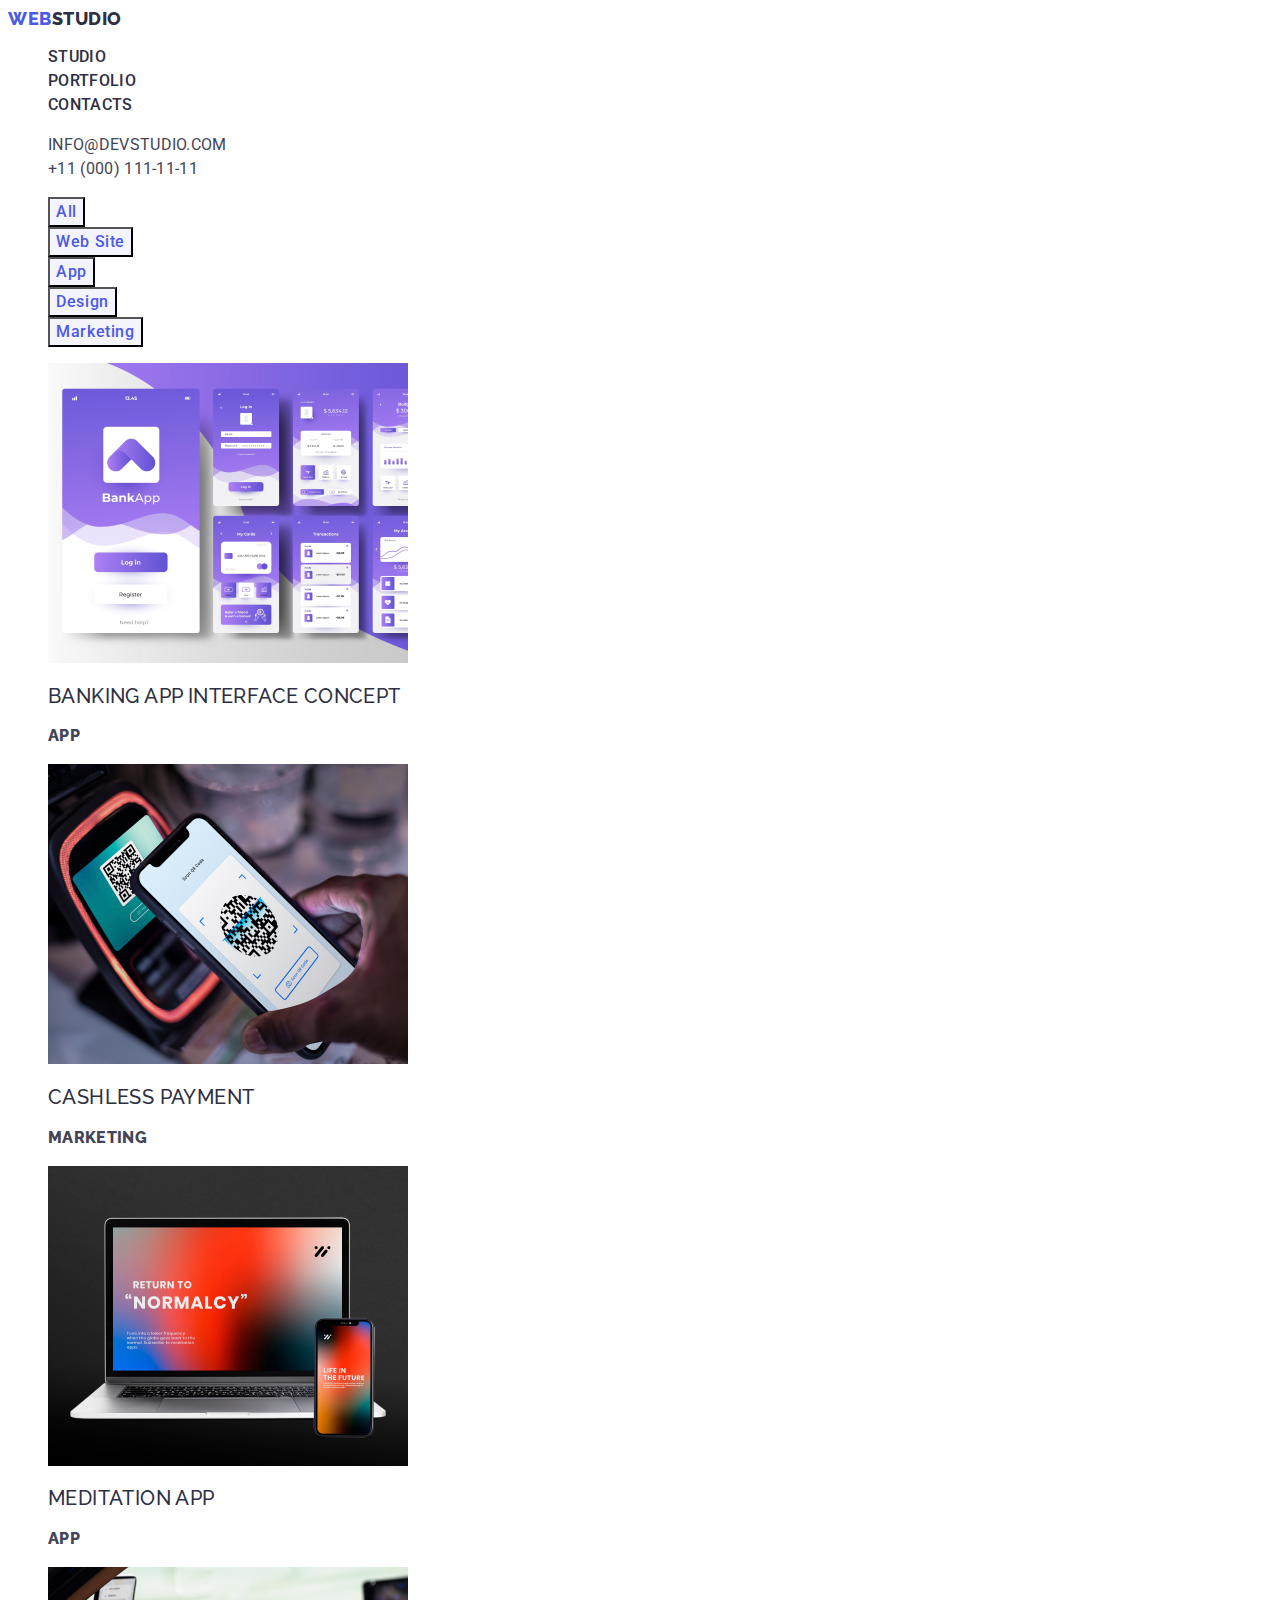
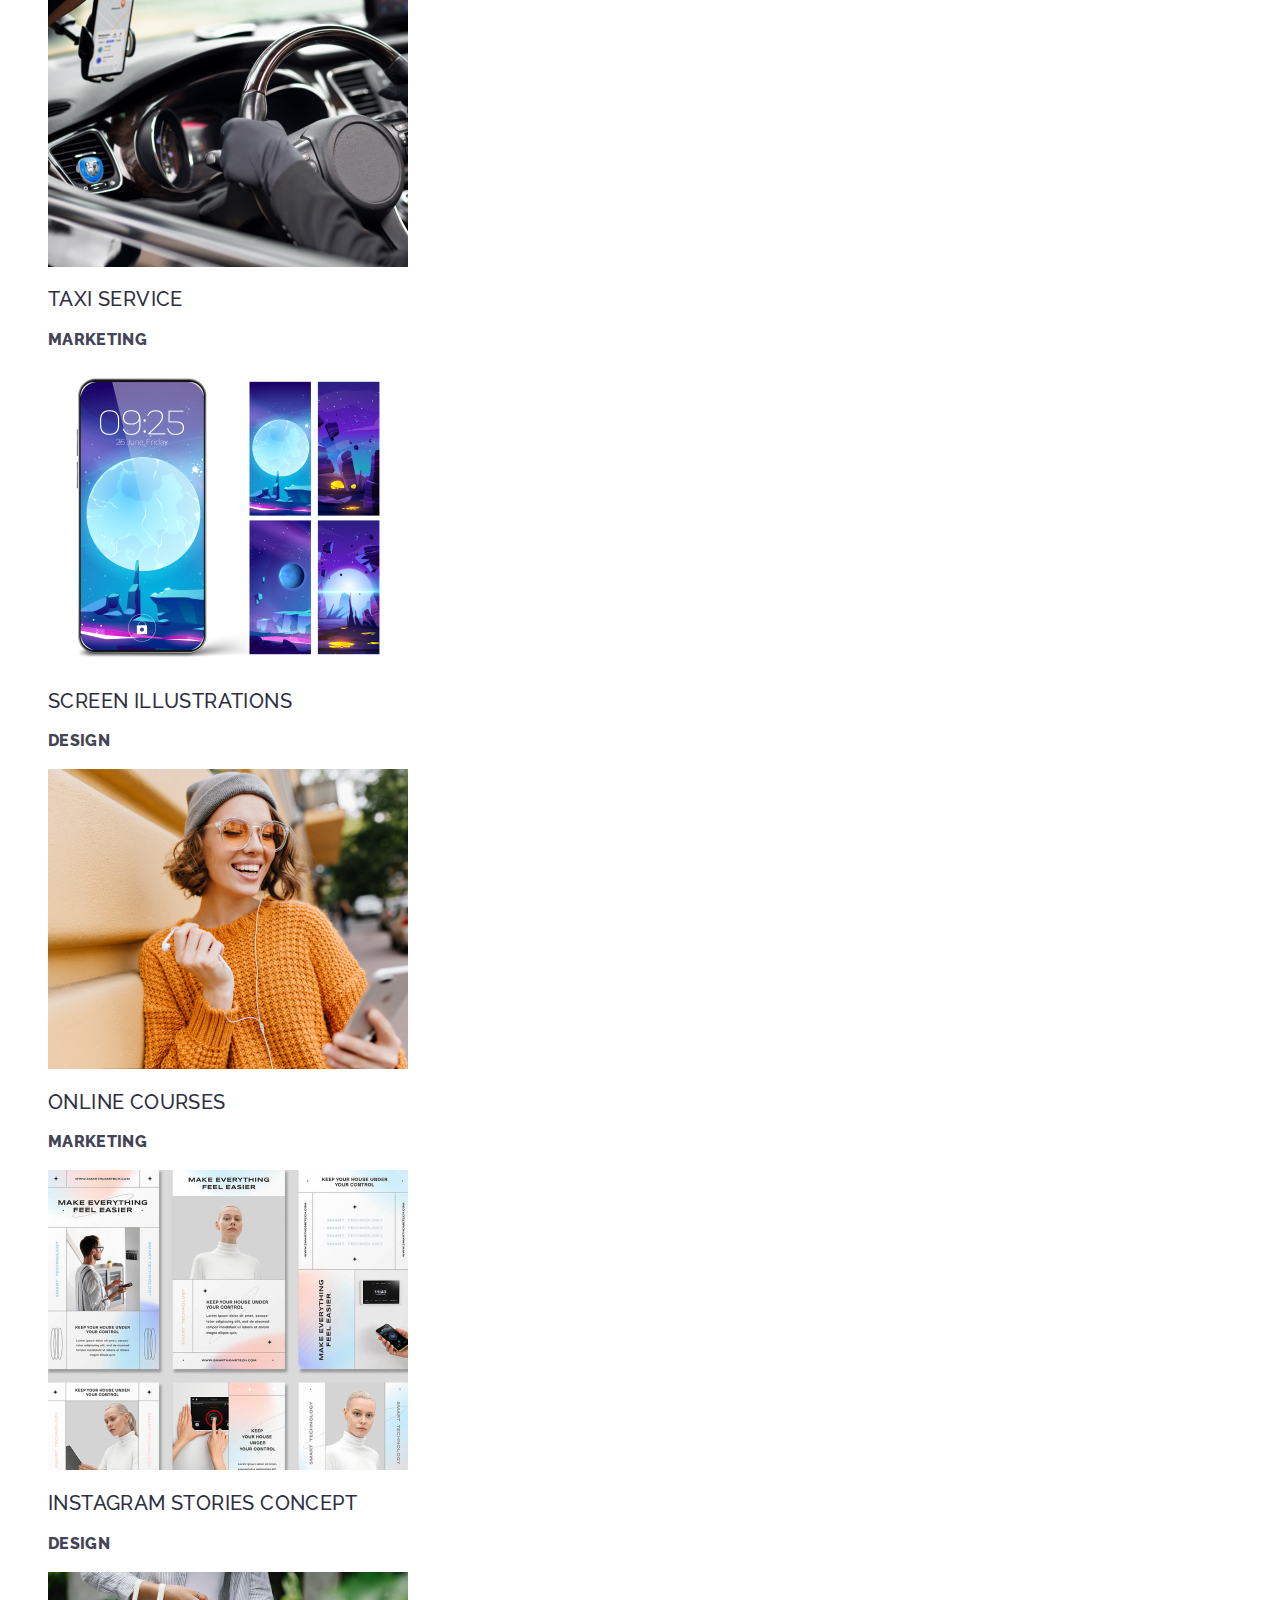
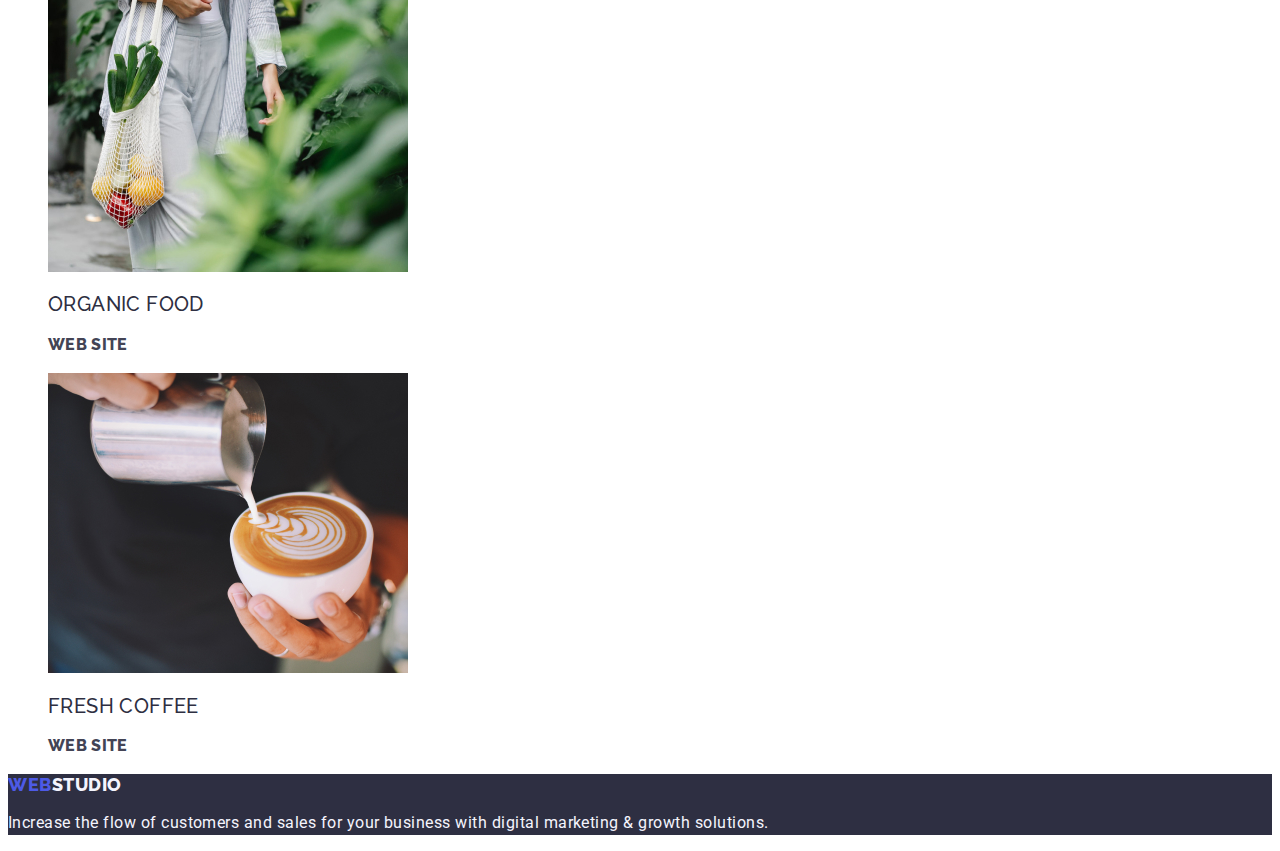
==== portfolio.html @ cb92851b "Initial commit" ====
<!DOCTYPE html>
<html lang="en">

<head>
    <meta charset="UTF-8">
    <meta http-equiv="X-UA-Compatible" content="IE=edge">
    <meta name="viewport" content="width=device-width, initial-scale=1.0">
    <title>Portfolio</title>

    <link rel="preconnect" href="https://fonts.googleapis.com">
    <link rel="preconnect" href="https://fonts.gstatic.com" crossorigin>
    <link href="https://fonts.googleapis.com/css2?family=Raleway:wght@800&family=Roboto:wght@400;500;700&display=swap"
        rel="stylesheet">

    <link rel="stylesheet" href="./css/styles.css">
</head>

<body>

    <!-- Header -->

    <header>

        <nav class="list">

            <a class="link" href="./index.html">Web<span class="studio">Studio</span></a>

            <ul class="list">
                <li><a class="hov-foc link" href="./index.html">Studio</a></li>
                <li><a class="hov-foc link" href="./portfolio.html">Portfolio</a></li>
                <li><a class="hov-foc link" href="">Contacts</a></li>
            </ul>
        </nav>                                                                              

        <!-- Address -->

        <address class="list">

            <ul class="list">
                <li><a class="address link" href="mailto:info@devstudio.com">info@devstudio.com</a></li>
                <li><a class="address link" href="tel:+110001111111">+11 (000) 111-11-11</a></li>
            </ul>

        </address>
    </header>

    <main>

        <section>

            <h1 hidden>Portfolio</h1>

            <!-- Bytton -->

            <ul class="list">
                <li><button class="button-p" type="button">All</button> </li>
                <li><button class="button-p" type="button">Web Site</button></li>
                <li><button class="button-p" type="button">App</button></li>
                <li><button class="button-p" type="button">Design</button></li>
                <li><button class="button-p" type="button">Marketing</button></li>
            </ul>

            <ul class="list">
                <li>
                    <a class="link" href="">
                        <img src="./images/example.jpg" alt="example" width="360">
                        <h2 class="names">Banking App Interface Concept</h2>
                        <p class="specialtys">App</p>
                    </a>

                </li>
                <li>
                    <a class="link" href="">
                        <img src="./images/aplpey.jpg" alt="Payment" width="360">
                        <h2 class="names">Cashless Payment</h2>
                        <p class="specialtys">Marketing</p>
                    </a>

                </li>
                <li>
                    <a class="link" href="">
                        <img src="./images/phon-pk.jpg" alt="Meditation" width="360">
                        <h2 class="names">Meditation App</h2>
                        <p class="specialtys">App</p>
                    </a>

                </li>
                <li>
                    <a class="link" href="">
                        <img src="./images/steering.jpg" alt="Taxi-Service" width="360">
                        <h2 class="names">Taxi Service</h2>
                        <p class="specialtys">Marketing</p>
                    </a>

                </li>
                <li>
                    <a class="link" href="">
                        <img src="./images/advertisement2.jpg" alt="illustrations" width="360">
                        <h2 class="names">Screen Illustrations</h2>
                        <p class="specialtys">Design</p>
                    </a>

                </li>
                <li>
                    <a class="link" href="">
                        <img src="./images/women1.jpg" alt="online-courses" width="360">
                        <h2 class="names">Online Courses</h2>
                        <p class="specialtys">Marketing</p>
                    </a>

                </li>
                <li>
                    <a class="link" href="">
                        <img src="./images/advertisement.jpg" alt="Instagram" width="360">
                        <h2 class="names">Instagram Stories Concept</h2>
                        <p class="specialtys">Design</p>
                    </a>

                </li>
                <li>
                    <a class="link" href="">
                        <img src="./images/organic-food.jpg" alt="organic-food" width="360">
                        <h2 class="names">Organic Food</h2>
                        <p class="specialtys">Web Site</p>
                    </a>

                </li>
                <li>
                    <a class="link" href="">
                        <img src="./images/coffee-crush.jpg" alt="fresh-coffee" width="360">
                        <h2 class="names">Fresh Coffee</h2>
                        <p class="specialtys">Web Site</p>
                    </a>

                </li>
            </ul>
        </section>


    </main>

    <footer class="footer">
        <a class="link" href="./index.html">Web<span class="studio-f">Studio</span></a>
        <p class="text">
            Increase the flow of customers and sales for your business with digital marketing & growth
            solutions.
        </p>
    </footer>

</body>

</html>
---- css/styles.css ----
body {
  font-family: "Roboto", sans-serif;
  color: #434455;
}

/* Header Web Studio */


.studio {
  color: #2e2f42;
  font-size: 18px;
  line-height: 1.17;
  font-weight: 800;
  font-family: "Raleway", sans-serif;
  text-transform: uppercase;
  letter-spacing: 0.03em;
}

.link {
  color: #4D5AE5;
  font-size: 18px;
  line-height: 1.17;
  font-weight: 800;
  text-transform: uppercase;
  font-family: "Raleway",
    sans-serif;
  text-decoration: none;
  letter-spacing: 0.03em;

}

.list {
  list-style: none;
  font-style: normal;
  text-decoration: none;
}


.hov-foc{
  color: #2e2f42;
  font-size: 16px;
  line-height: 1.5;
  font-weight: 500;
  text-transform: uppercase;
  font-family: "Roboto",
    sans-serif;
  letter-spacing: 0.02em;

}

.hov-foc:hover,
.hov-foc:focus {
  color: #404BBF;
}

.address{
  color: #434455;
  font-size: 16px;
  font-weight: 400;
  line-height: 1.5;
  letter-spacing: 0.02em;
  font-style: normal;
  font-family: "Roboto",
    sans-serif;
  text-transform: uppercase;

}

.address:hover,
.address:focus {
  color: #404BBF;
}

/* Main */

.items {
  background-color: #2E2F42;
}

.lists{
  font-size: 20px;
  font-weight: 500;
  letter-spacing: 0.02em;
  line-height: 1.2;
  color: #2e2f42;
}

.button {
  color: #FFFFFF;
  background-color: #4D5AE5;
  font-size: 16px;
  line-height: 1.5;
  letter-spacing: 0.04em;
  font-weight: 500;
  cursor: pointer;
  font-family: "Roboto",
    sans-serif;
}

.button:hover,
.button:focus {
  color: #404BBF;
}

.list-button {
  list-style: none;
}

.button-p {
  font-family: "Roboto",
    sans-serif;
  font-weight: 500;
  font-size: 16px;
  line-height: 1.5;
  letter-spacing: 0.04em;
  color: #4d5ae5;
  cursor: pointer;
  background-color: #F4F4FD;
}

.button-p:hover,
.button-p:focus {
  background-color: #404BBF;
  color: #FFFFFF;
   
}



.item {
  font-size: 56px;
  color: #FFFFFF;
  font-weight: 700;
  line-height: 1.07;
  text-align: center;
  letter-spacing: 0.02em;
}

/* features */

.features {
  line-height: 1.5;
  letter-spacing: 0.02em;
}

.head {
  list-style: none;
}



.lead {
  color: #434455;
  font-size: 16px;
  line-height: 1.5;
  font-weight: 400;
  letter-spacing: 0.02em;
  
}

.title, .title-team {
  color: #2E2F42;
  font-size: 36px;
  line-height: 1.11;
  letter-spacing: 0.02em;
  text-align: center;
  font-weight: 700;
  text-transform: capitalize;
}

.our-team{
  background-color: #f4f4fd;
}




.name {
  color: #2E2F42;
  font-size: 20px;
  line-height: 1.2;
  font-weight: 500;
  letter-spacing: 0.02em;
  text-align: center;
}

.names {
  color: #2E2F42;
  font-size: 20px;
  line-height: 1.2;
  font-weight: 500;
  letter-spacing: 0.02em;
}

.specialty {
  color: #434455;
  font-size: 16px;
  line-height: 1.5;
  font-weight: 400;
  letter-spacing: 0.02em;
  text-align: center;
}

.specialtys {
  color: #434455;
  font-size: 16px;
  line-height: 1.5;
  letter-spacing: 0.02em;
}

.foons{
  background-color: #FFFFFF;
}

/* footer */

.text {
  color: #F4F4FD;
  font-size: 16px;
  line-height: 1.5;
  font-weight: 400;
  letter-spacing: 0.03em;

}

.footer {
  background-color: #2E2F42;
}

.studio-f {
  color: #f4f4fd;
}

.list-portfolio {
  list-style: none;
}
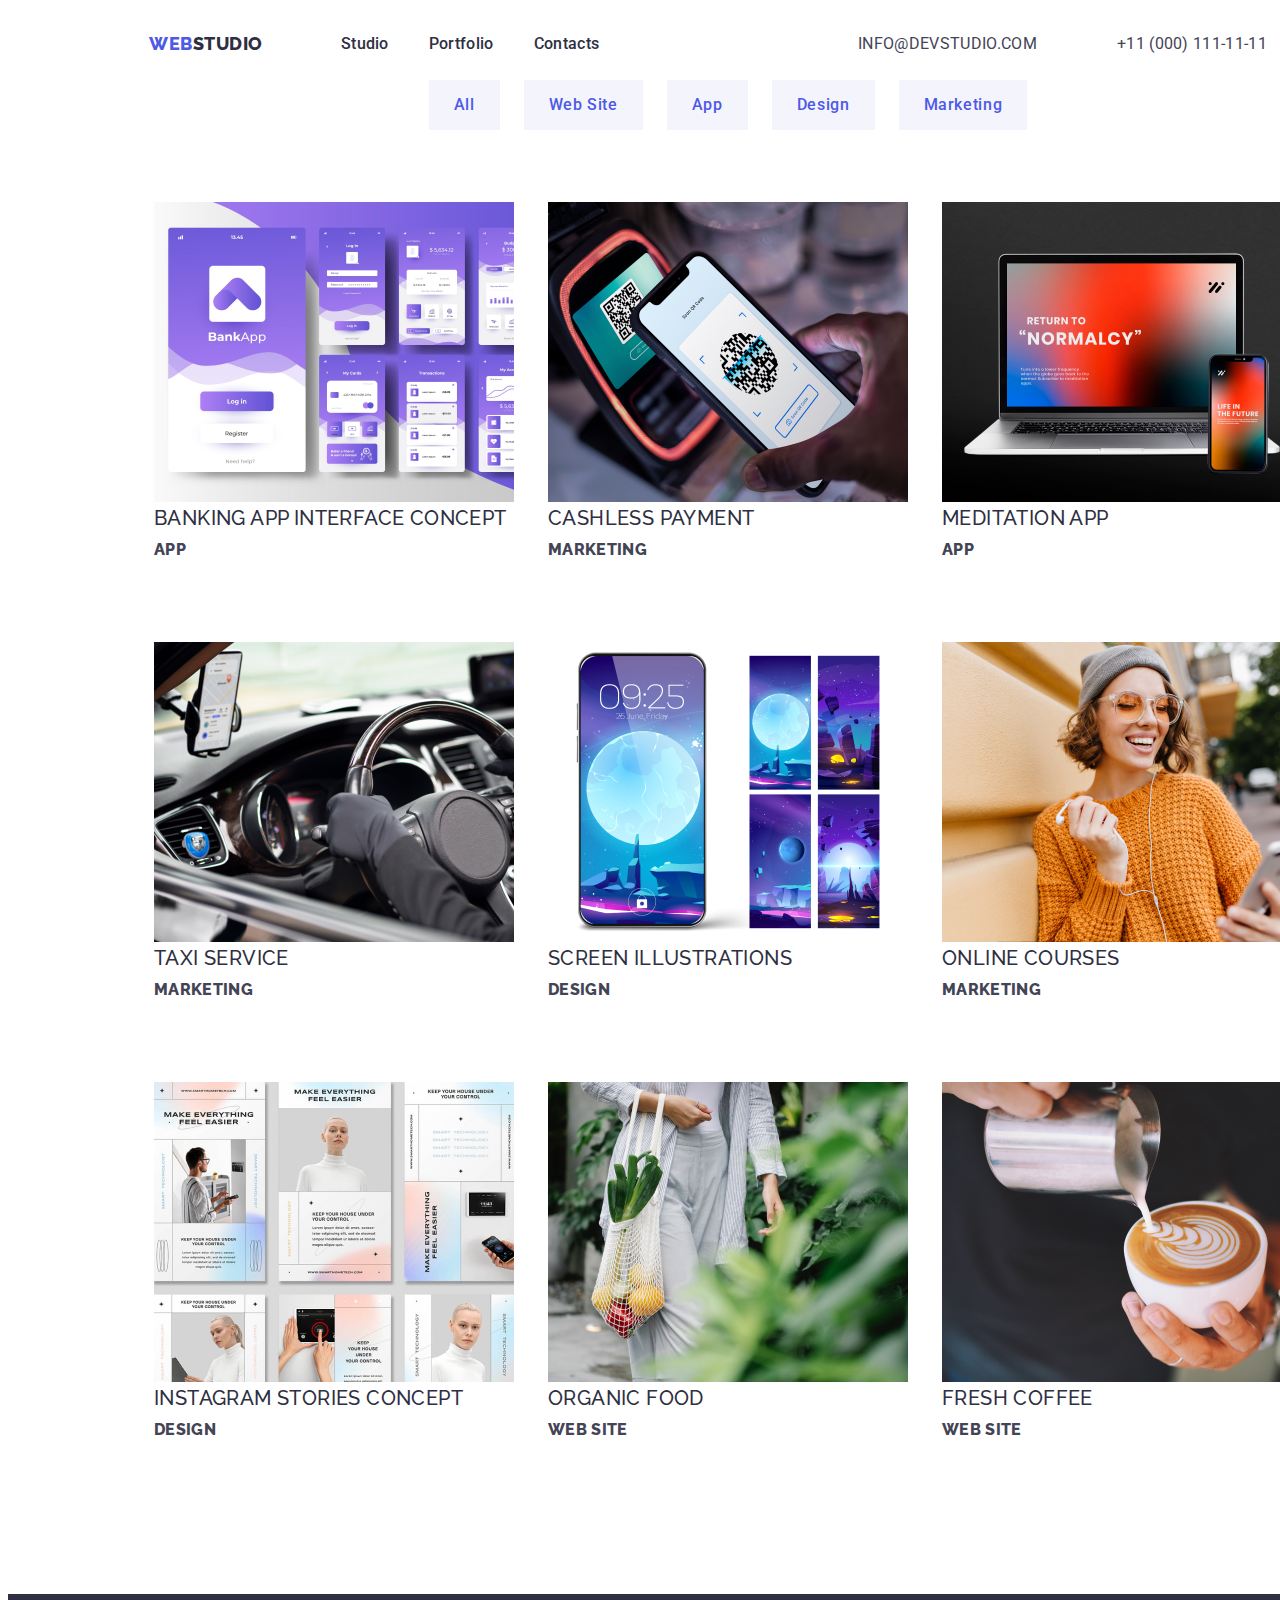
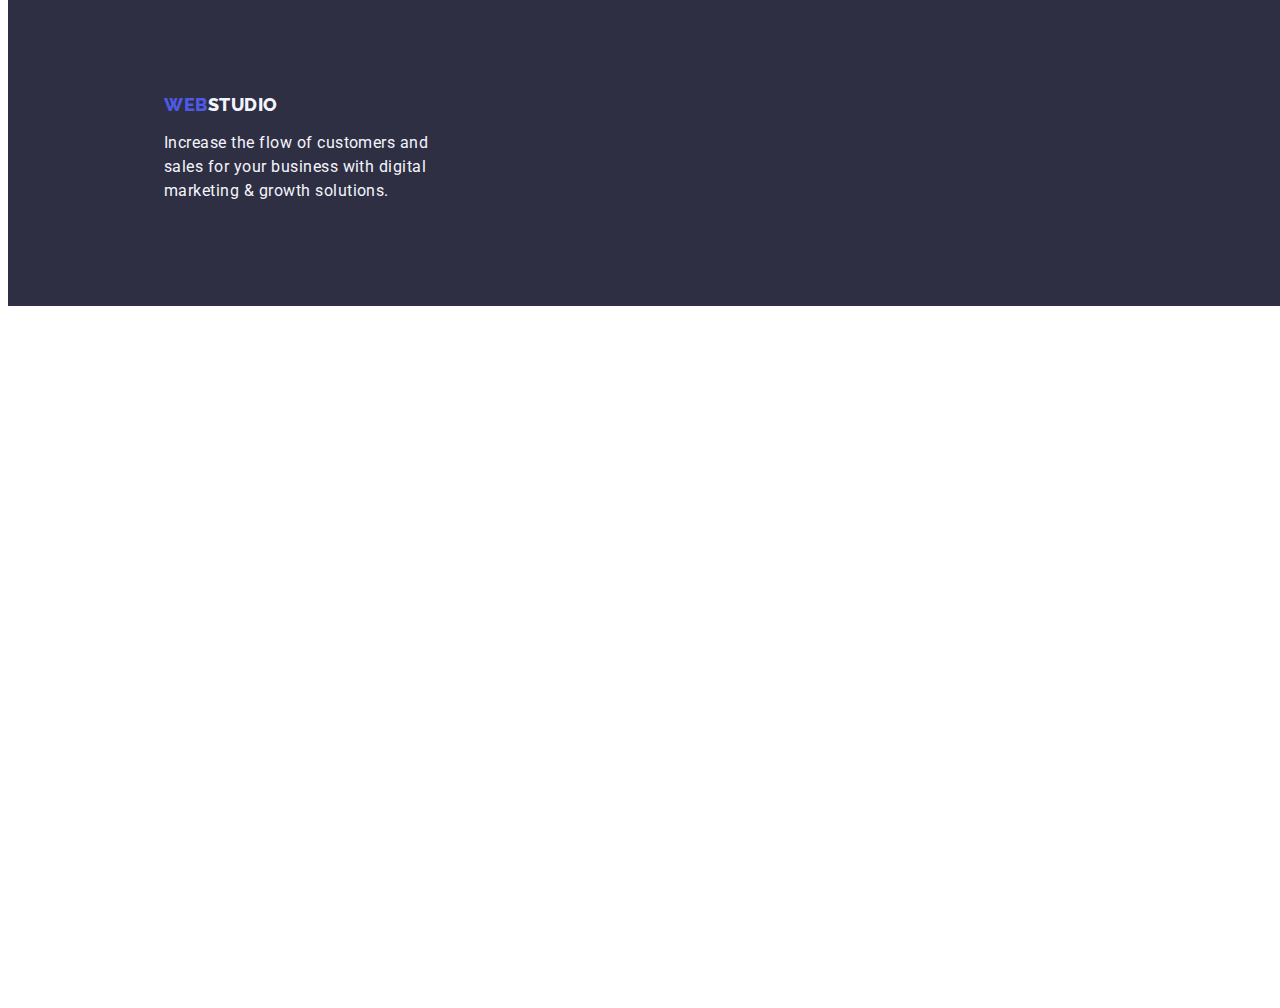
==== commit 7489cbdb: "coge2" ====
--- a/portfolio.html
+++ b/portfolio.html
@@ -18,41 +18,43 @@
 <body>
 
     <!-- Header -->
+    <header class="page-header">
 
-    <header>
+        <div class="contener-header">
+            <nav class="list site-nav">
+                <a class="link" href="./index.html">Web<span class="studio">Studio</span></a>
+                <ul class="site-nav list">
+                    <li class="nav"><a class="hov-foc link" href="./index.html">Studio</a></li>
+                    <li class="nav"><a class="hov-foc link" href="./portfolio.html" target="_blank">Portfolio</a></li>
+                    <li class="nav"><a class="hov-foc link" href="">Contacts</a></li>
+                </ul>
+            </nav>
 
-        <nav class="list">
+            <!-- Address ------------------------------------------------------>
 
-            <a class="link" href="./index.html">Web<span class="studio">Studio</span></a>
+            <address class="list">
 
-            <ul class="list">
-                <li><a class="hov-foc link" href="./index.html">Studio</a></li>
-                <li><a class="hov-foc link" href="./portfolio.html">Portfolio</a></li>
-                <li><a class="hov-foc link" href="">Contacts</a></li>
-            </ul>
-        </nav>                                                                              
+                <ul class="site-nav list">
+                    <li class="nav"><a class="address link" href="mailto:info@devstudio.com">info@devstudio.com</a></li>
+                    <li class="nav"><a class="address link" href="tel:+110001111111">+11 (000) 111-11-11</a></li>
+                </ul>
+            </address>
 
-        <!-- Address -->
+        </div>
 
-        <address class="list">
 
-            <ul class="list">
-                <li><a class="address link" href="mailto:info@devstudio.com">info@devstudio.com</a></li>
-                <li><a class="address link" href="tel:+110001111111">+11 (000) 111-11-11</a></li>
-            </ul>
 
-        </address>
     </header>
 
     <main>
 
-        <section>
+        <section class="boxtwo">
 
             <h1 hidden>Portfolio</h1>
 
             <!-- Bytton -->
 
-            <ul class="list">
+            <ul class="list contener-button">
                 <li><button class="button-p" type="button">All</button> </li>
                 <li><button class="button-p" type="button">Web Site</button></li>
                 <li><button class="button-p" type="button">App</button></li>
@@ -60,8 +62,8 @@
                 <li><button class="button-p" type="button">Marketing</button></li>
             </ul>
 
-            <ul class="list">
-                <li>
+            <ul class="list box-wrap">
+                <li class="box-list">
                     <a class="link" href="">
                         <img src="./images/example.jpg" alt="example" width="360">
                         <h2 class="names">Banking App Interface Concept</h2>
@@ -69,7 +71,7 @@
                     </a>
 
                 </li>
-                <li>
+                <li class="box-list">
                     <a class="link" href="">
                         <img src="./images/aplpey.jpg" alt="Payment" width="360">
                         <h2 class="names">Cashless Payment</h2>
@@ -77,7 +79,7 @@
                     </a>
 
                 </li>
-                <li>
+                <li class="box-list">
                     <a class="link" href="">
                         <img src="./images/phon-pk.jpg" alt="Meditation" width="360">
                         <h2 class="names">Meditation App</h2>
@@ -85,7 +87,7 @@
                     </a>
 
                 </li>
-                <li>
+                <li class="box-list">
                     <a class="link" href="">
                         <img src="./images/steering.jpg" alt="Taxi-Service" width="360">
                         <h2 class="names">Taxi Service</h2>
@@ -93,7 +95,7 @@
                     </a>
 
                 </li>
-                <li>
+                <li class="box-list">
                     <a class="link" href="">
                         <img src="./images/advertisement2.jpg" alt="illustrations" width="360">
                         <h2 class="names">Screen Illustrations</h2>
@@ -101,7 +103,7 @@
                     </a>
 
                 </li>
-                <li>
+                <li class="box-list">
                     <a class="link" href="">
                         <img src="./images/women1.jpg" alt="online-courses" width="360">
                         <h2 class="names">Online Courses</h2>
@@ -109,7 +111,7 @@
                     </a>
 
                 </li>
-                <li>
+                <li class="box-list">
                     <a class="link" href="">
                         <img src="./images/advertisement.jpg" alt="Instagram" width="360">
                         <h2 class="names">Instagram Stories Concept</h2>
@@ -117,7 +119,7 @@
                     </a>
 
                 </li>
-                <li>
+                <li class="box-list">
                     <a class="link" href="">
                         <img src="./images/organic-food.jpg" alt="organic-food" width="360">
                         <h2 class="names">Organic Food</h2>
@@ -125,7 +127,7 @@
                     </a>
 
                 </li>
-                <li>
+                <li class="box-list">
                     <a class="link" href="">
                         <img src="./images/coffee-crush.jpg" alt="fresh-coffee" width="360">
                         <h2 class="names">Fresh Coffee</h2>
@@ -134,17 +136,24 @@
 
                 </li>
             </ul>
+
         </section>
 
 
     </main>
 
     <footer class="footer">
-        <a class="link" href="./index.html">Web<span class="studio-f">Studio</span></a>
-        <p class="text">
-            Increase the flow of customers and sales for your business with digital marketing & growth
-            solutions.
-        </p>
+        <div class="foteer-title">
+            <div class="logo-studio">
+                <a class="link" href="./index.html">Web<span class="studio-f">Studio</span></a>
+            </div>
+    
+            <p class="text">
+                Increase the flow of customers and sales for your business with digital marketing & growth
+                solutions.
+            </p>
+        </div>
+    
     </footer>
 
 </body>
--- a/css/styles.css
+++ b/css/styles.css
@@ -1,9 +1,70 @@
+html {
+  box-sizing: border-box;
+}
+
+* *::before,
+*::after {
+  box-sizing: inherit;
+}
+
 body {
   font-family: "Roboto", sans-serif;
   color: #434455;
-}
-
-/* Header Web Studio */
+  width: 1440px;
+  height: 2592px;
+}
+
+p,
+h1,
+h2,
+h3,
+h4,
+h5,
+h6 {
+  margin: 0;
+}
+
+ul {
+  margin: 0;
+  margin-left: 0;
+}
+
+/* ------------------------Header Web Studio------------------------ */
+.contener-header {
+  display: flex;
+  justify-content: space-between;
+}
+
+.page-header {
+  display: flex;
+  align-items: center;
+
+}
+
+
+.contener-header,
+.contener-out,
+.contener-img,
+.contener-adderess,
+.contener-features,
+.content-title,
+.content-team,
+.foteer-title,
+.contener-button,
+.contener-button,
+.boxtwo {
+  width: 1158px;
+  margin-left: 12px;
+  margin-right: 12px;
+  margin: 0 auto;
+}
+
+.page-header {
+  width: 1440px;
+  height: 72px;
+  left: 0px;
+  top: 0px;
+}
 
 
 .studio {
@@ -14,6 +75,7 @@
   font-family: "Raleway", sans-serif;
   text-transform: uppercase;
   letter-spacing: 0.03em;
+  margin-right: 78px;
 }
 
 .link {
@@ -30,22 +92,40 @@
 }
 
 .list {
+  display: block;
   list-style: none;
   font-style: normal;
   text-decoration: none;
-}
-
-
-.hov-foc{
+  padding: 0;
+  margin: 0;
+}
+
+.hov-foc {
+  display: block;
   color: #2e2f42;
   font-size: 16px;
   line-height: 1.5;
   font-weight: 500;
-  text-transform: uppercase;
   font-family: "Roboto",
     sans-serif;
   letter-spacing: 0.02em;
-
+  text-transform: none;
+
+}
+
+.site-nav {
+  display: flex;
+  align-items: center;
+  justify-content: center;
+
+}
+
+.nav {
+  margin-right: 40px;
+}
+
+.site-nav .nav:last-child {
+  margin-right: 0;
 }
 
 .hov-foc:hover,
@@ -53,7 +133,9 @@
   color: #404BBF;
 }
 
-.address{
+/* -------------------------Address---------------------------------------- */
+
+.address {
   color: #434455;
   font-size: 16px;
   font-weight: 400;
@@ -63,26 +145,61 @@
   font-family: "Roboto",
     sans-serif;
   text-transform: uppercase;
-
-}
+  margin-right: 40px;
+
+}
+
+.site-address {
+  display: flex;
+  align-items: center;
+  justify-content: center;
+}
+
+
 
 .address:hover,
 .address:focus {
   color: #404BBF;
 }
 
-/* Main */
+/* --------------------------Main---------------------------------------- */
 
 .items {
   background-color: #2E2F42;
-}
-
-.lists{
+  margin-bottom: 120px;
+}
+
+.item {
+  font-size: 56px;
+  color: #FFFFFF;
+  line-height: 1.07;
+  text-align: center;
+  letter-spacing: 0.02em;
+  text-align: center;
+  padding: 0;
+  margin-top: 0;
+  margin-bottom: 48px;
+}
+
+.lists {
   font-size: 20px;
   font-weight: 500;
   letter-spacing: 0.02em;
   line-height: 1.2;
   color: #2e2f42;
+  margin-top: 0;
+  margin-bottom: 8px;
+}
+
+.lead {
+  color: #434455;
+  font-size: 16px;
+  line-height: 1.5;
+  font-weight: 400;
+  letter-spacing: 0.02em;
+  margin-top: 0;
+  margin-bottom: 120px;
+
 }
 
 .button {
@@ -95,6 +212,9 @@
   cursor: pointer;
   font-family: "Roboto",
     sans-serif;
+  text-align: center;
+  padding: 16px 32px;
+  border: 1px solid transparent;
 }
 
 .button:hover,
@@ -116,27 +236,62 @@
   color: #4d5ae5;
   cursor: pointer;
   background-color: #F4F4FD;
+  border: 1px solid transparent;
+  padding: 12px 24px;
 }
 
 .button-p:hover,
 .button-p:focus {
   background-color: #404BBF;
   color: #FFFFFF;
-   
-}
-
-
-
-.item {
-  font-size: 56px;
-  color: #FFFFFF;
-  font-weight: 700;
-  line-height: 1.07;
-  text-align: center;
-  letter-spacing: 0.02em;
-}
-
-/* features */
+
+}
+
+
+.box-wrap {
+  display: flex;
+  flex-wrap: wrap;
+  justify-content: space-around;
+  margin-bottom: 120px;
+}
+
+
+.box-wrap li {
+  margin-right: 24px;
+  margin-bottom: 48px;
+}
+
+.box-list:nth-child(3n) {
+  margin-right: 0;
+}
+
+.box-list:nth-last-child(-n+3) {
+  margin-bottom: 0;
+}
+
+.contener-button {
+  display: flex;
+  align-items: center;
+  justify-content: center;
+  margin-bottom: 72px;
+}
+
+.contener-button li {
+  margin-right: 24px;
+
+}
+
+.contener-button li:last-child {
+  margin-right: 0;
+}
+
+/* -------------------------features-------------------------------- */
+
+.contener-features {
+  display: flex;
+  height: 104px;
+  margin-bottom: 120px;
+}
 
 .features {
   line-height: 1.5;
@@ -147,18 +302,9 @@
   list-style: none;
 }
 
-
-
-.lead {
-  color: #434455;
-  font-size: 16px;
-  line-height: 1.5;
-  font-weight: 400;
-  letter-spacing: 0.02em;
-  
-}
-
-.title, .title-team {
+/*----------------------------------- What are we doing------------------------------------------------------ */
+.title,
+.title-team {
   color: #2E2F42;
   font-size: 36px;
   line-height: 1.11;
@@ -166,14 +312,34 @@
   text-align: center;
   font-weight: 700;
   text-transform: capitalize;
-}
-
-.our-team{
+  margin-top: 0;
+  margin-bottom: 72px;
+}
+
+.content-team {
+  align-content: center;
+  flex-wrap: wrap;
+}
+
+.our-team {
+  display: flex;
+  align-content: center;
+  flex-wrap: wrap;
+  width: 1440px;
+  height: 732px;
   background-color: #f4f4fd;
 }
 
-
-
+.contener-img {
+  display: flex;
+  justify-content: space-around;
+  margin-bottom: 120px;
+}
+
+.contener-img li {
+  margin-right: 24px;
+
+}
 
 .name {
   color: #2E2F42;
@@ -182,6 +348,8 @@
   font-weight: 500;
   letter-spacing: 0.02em;
   text-align: center;
+  margin-top: 0;
+  margin-bottom: 8px;
 }
 
 .names {
@@ -190,6 +358,23 @@
   line-height: 1.2;
   font-weight: 500;
   letter-spacing: 0.02em;
+  padding-bottom: 8px;
+}
+
+.contener-out {
+  display: flex;
+  justify-content: space-around;
+  margin-bottom: 120px;
+}
+
+.contener-out li {
+  margin-right: 24px;
+
+}
+
+.contener-out,
+.foons:last-child {
+  margin-right: 0;
 }
 
 .specialty {
@@ -199,6 +384,8 @@
   font-weight: 400;
   letter-spacing: 0.02em;
   text-align: center;
+  margin-top: 0;
+  margin-bottom: 32px;
 }
 
 .specialtys {
@@ -206,13 +393,25 @@
   font-size: 16px;
   line-height: 1.5;
   letter-spacing: 0.02em;
-}
-
-.foons{
+  padding-bottom: 32px;
+}
+
+.foons {
   background-color: #FFFFFF;
 }
 
-/* footer */
+.foons:last-child {
+  margin-right: 0;
+}
+
+
+
+.imeges:last-child {
+  margin-right: 0;
+}
+
+
+/* -----------------------footer -----------------------------*/
 
 .text {
   color: #F4F4FD;
@@ -223,8 +422,20 @@
 
 }
 
+.logo-studio {
+  margin-bottom: 16px;
+}
+
+.foteer-title {
+  margin: 100px 1010px 100px 156px;
+}
+
 .footer {
+  display: flex;
+  justify-content: center;
   background-color: #2E2F42;
+  width: 1440px;
+  height: 312px;
 }
 
 .studio-f {
@@ -233,4 +444,4 @@
 
 .list-portfolio {
   list-style: none;
-}
+}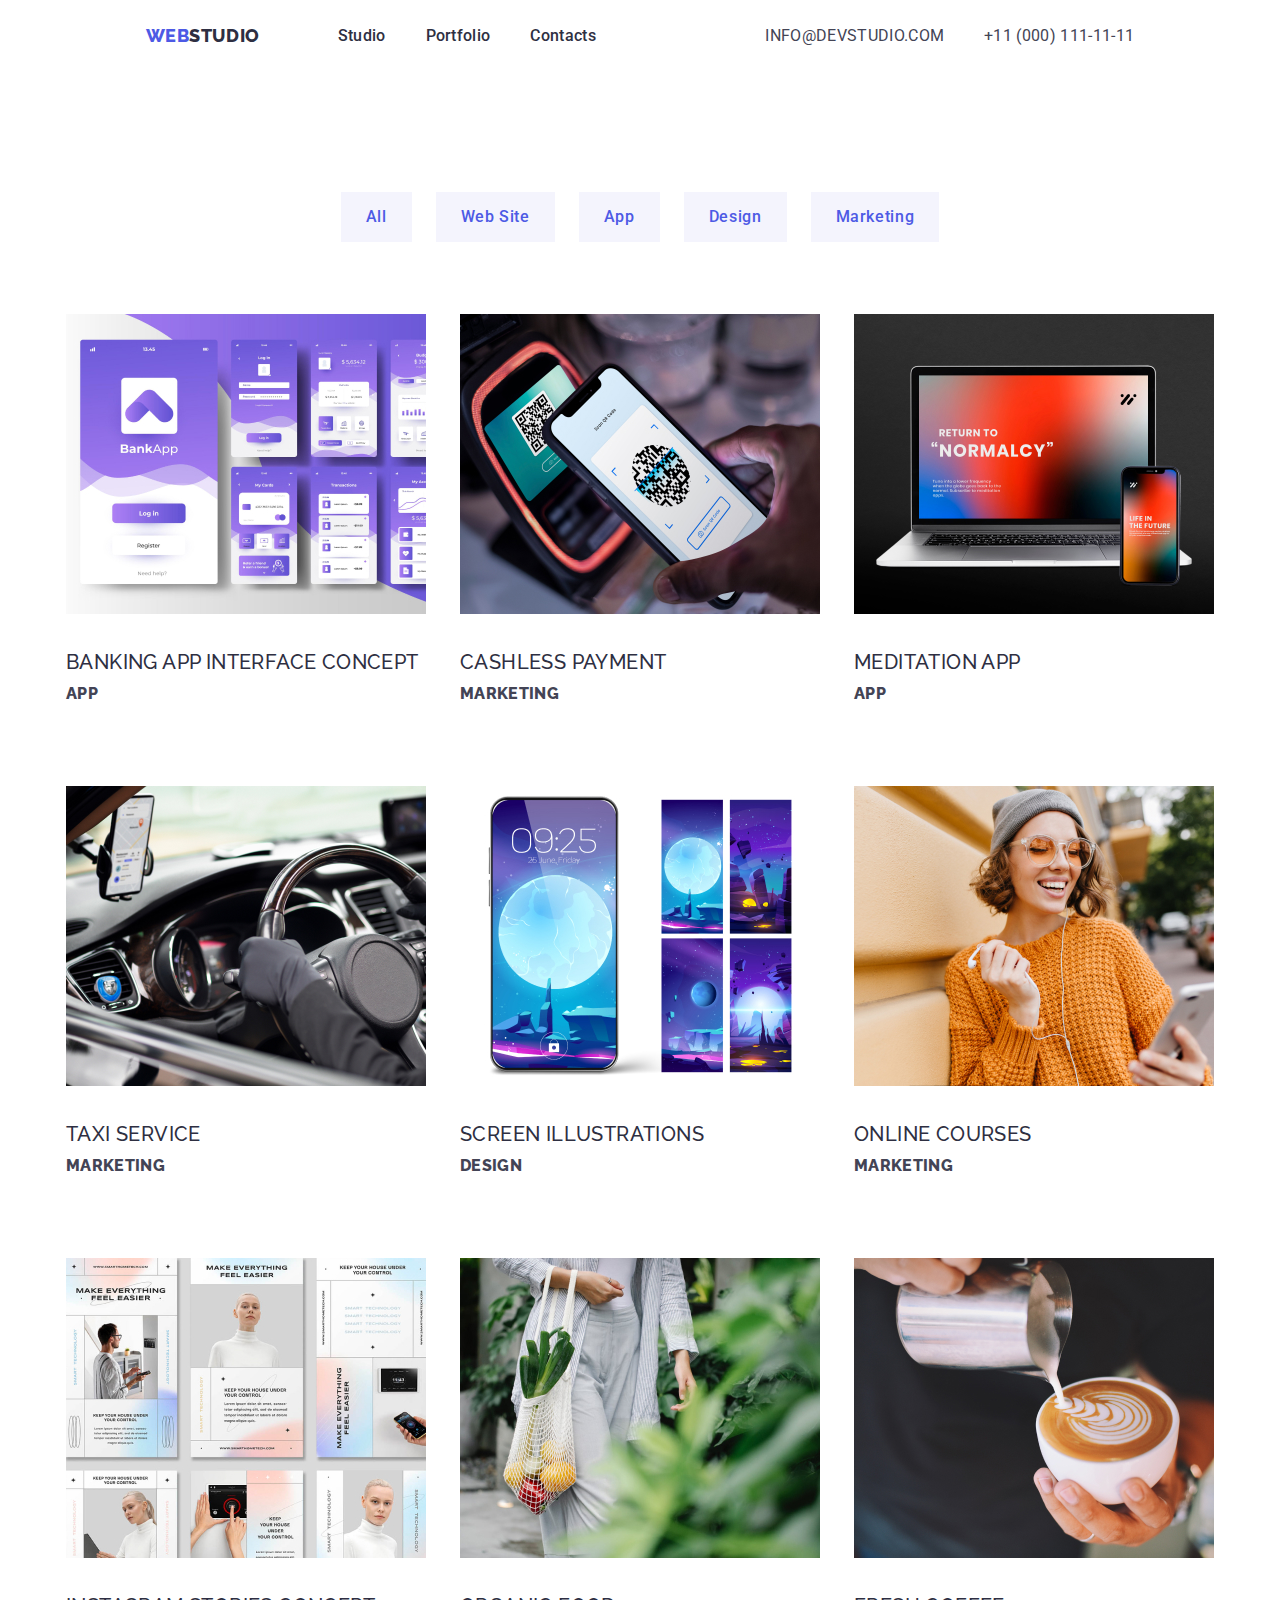
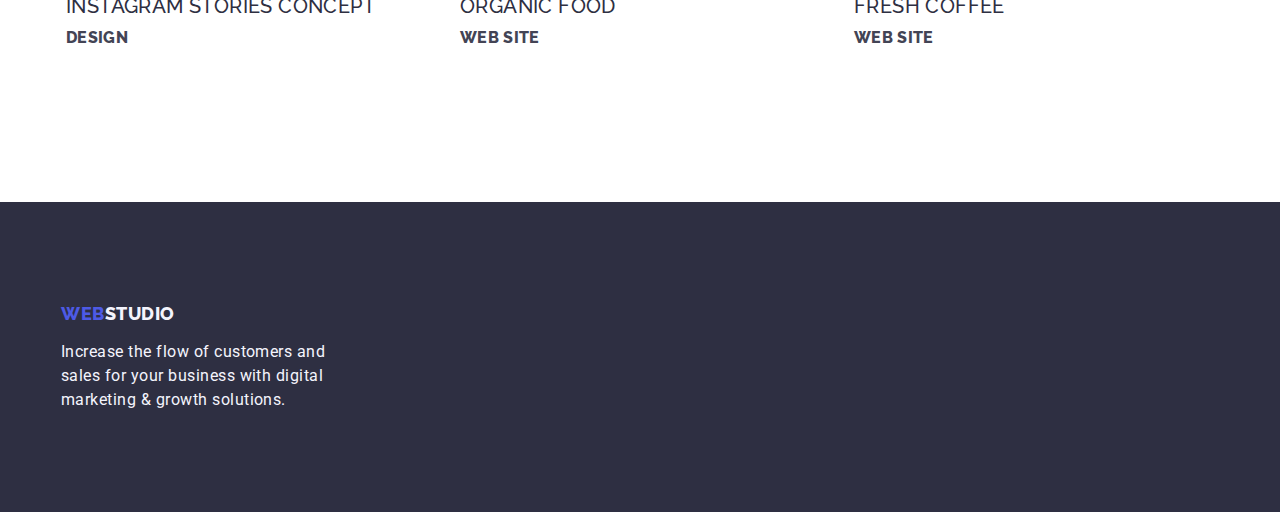
==== commit ce828514: "оновлений" ====
--- a/portfolio.html
+++ b/portfolio.html
@@ -22,8 +22,8 @@
 
         <div class="contener-header">
             <nav class="list site-nav">
-                <a class="link" href="./index.html">Web<span class="studio">Studio</span></a>
-                <ul class="site-nav list">
+                <a class="link bott" href="./index.html">Web<span class="studio">Studio</span></a>
+                <ul class="site-nav bott list">
                     <li class="nav"><a class="hov-foc link" href="./index.html">Studio</a></li>
                     <li class="nav"><a class="hov-foc link" href="./portfolio.html" target="_blank">Portfolio</a></li>
                     <li class="nav"><a class="hov-foc link" href="">Contacts</a></li>
@@ -32,11 +32,11 @@
 
             <!-- Address ------------------------------------------------------>
 
-            <address class="list">
+            <address class="site-address list">
 
-                <ul class="site-nav list">
-                    <li class="nav"><a class="address link" href="mailto:info@devstudio.com">info@devstudio.com</a></li>
-                    <li class="nav"><a class="address link" href="tel:+110001111111">+11 (000) 111-11-11</a></li>
+                <ul class="site-address list bott">
+                    <li class="adddress-nav"><a class="address link" href="mailto:info@devstudio.com">info@devstudio.com</a></li>
+                    <li class="adddress-nav"><a class="address link" href="tel:+110001111111">+11 (000) 111-11-11</a></li>
                 </ul>
             </address>
 
@@ -65,7 +65,7 @@
             <ul class="list box-wrap">
                 <li class="box-list">
                     <a class="link" href="">
-                        <img src="./images/example.jpg" alt="example" width="360">
+                        <img class="img-box" src="./images/example.jpg" alt="example" width="360">
                         <h2 class="names">Banking App Interface Concept</h2>
                         <p class="specialtys">App</p>
                     </a>
@@ -73,7 +73,7 @@
                 </li>
                 <li class="box-list">
                     <a class="link" href="">
-                        <img src="./images/aplpey.jpg" alt="Payment" width="360">
+                        <img class="img-box" src="./images/aplpey.jpg" alt="Payment" width="360">
                         <h2 class="names">Cashless Payment</h2>
                         <p class="specialtys">Marketing</p>
                     </a>
@@ -81,7 +81,7 @@
                 </li>
                 <li class="box-list">
                     <a class="link" href="">
-                        <img src="./images/phon-pk.jpg" alt="Meditation" width="360">
+                        <img class="img-box" src="./images/phon-pk.jpg" alt="Meditation" width="360">
                         <h2 class="names">Meditation App</h2>
                         <p class="specialtys">App</p>
                     </a>
@@ -89,7 +89,7 @@
                 </li>
                 <li class="box-list">
                     <a class="link" href="">
-                        <img src="./images/steering.jpg" alt="Taxi-Service" width="360">
+                        <img class="img-box" src="./images/steering.jpg" alt="Taxi-Service" width="360">
                         <h2 class="names">Taxi Service</h2>
                         <p class="specialtys">Marketing</p>
                     </a>
@@ -97,7 +97,7 @@
                 </li>
                 <li class="box-list">
                     <a class="link" href="">
-                        <img src="./images/advertisement2.jpg" alt="illustrations" width="360">
+                        <img class="img-box" src="./images/advertisement2.jpg" alt="illustrations" width="360">
                         <h2 class="names">Screen Illustrations</h2>
                         <p class="specialtys">Design</p>
                     </a>
@@ -105,7 +105,7 @@
                 </li>
                 <li class="box-list">
                     <a class="link" href="">
-                        <img src="./images/women1.jpg" alt="online-courses" width="360">
+                        <img class="img-box" src="./images/women1.jpg" alt="online-courses" width="360">
                         <h2 class="names">Online Courses</h2>
                         <p class="specialtys">Marketing</p>
                     </a>
@@ -113,7 +113,7 @@
                 </li>
                 <li class="box-list">
                     <a class="link" href="">
-                        <img src="./images/advertisement.jpg" alt="Instagram" width="360">
+                        <img class="img-box" src="./images/advertisement.jpg" alt="Instagram" width="360">
                         <h2 class="names">Instagram Stories Concept</h2>
                         <p class="specialtys">Design</p>
                     </a>
@@ -121,7 +121,7 @@
                 </li>
                 <li class="box-list">
                     <a class="link" href="">
-                        <img src="./images/organic-food.jpg" alt="organic-food" width="360">
+                        <img class="img-box" src="./images/organic-food.jpg" alt="organic-food" width="360">
                         <h2 class="names">Organic Food</h2>
                         <p class="specialtys">Web Site</p>
                     </a>
@@ -129,7 +129,7 @@
                 </li>
                 <li class="box-list">
                     <a class="link" href="">
-                        <img src="./images/coffee-crush.jpg" alt="fresh-coffee" width="360">
+                        <img class="img-box" src="./images/coffee-crush.jpg" alt="fresh-coffee" width="360">
                         <h2 class="names">Fresh Coffee</h2>
                         <p class="specialtys">Web Site</p>
                     </a>
@@ -147,13 +147,13 @@
             <div class="logo-studio">
                 <a class="link" href="./index.html">Web<span class="studio-f">Studio</span></a>
             </div>
-    
+
             <p class="text">
-                Increase the flow of customers and sales for your business with digital marketing & growth
+                Increase the flow of customers and </br> sales for your business with digital </br> marketing & growth
                 solutions.
             </p>
         </div>
-    
+
     </footer>
 
 </body>
--- a/css/styles.css
+++ b/css/styles.css
@@ -10,8 +10,7 @@
 body {
   font-family: "Roboto", sans-serif;
   color: #434455;
-  width: 1440px;
-  height: 2592px;
+  margin: 0 auto;
 }
 
 p,
@@ -32,15 +31,9 @@
 /* ------------------------Header Web Studio------------------------ */
 .contener-header {
   display: flex;
-  justify-content: space-between;
-}
-
-.page-header {
-  display: flex;
-  align-items: center;
-
-}
-
+  justify-content: space-around;
+
+}
 
 .contener-header,
 .contener-out,
@@ -59,13 +52,6 @@
   margin: 0 auto;
 }
 
-.page-header {
-  width: 1440px;
-  height: 72px;
-  left: 0px;
-  top: 0px;
-}
-
 
 .studio {
   color: #2e2f42;
@@ -101,7 +87,6 @@
 }
 
 .hov-foc {
-  display: block;
   color: #2e2f42;
   font-size: 16px;
   line-height: 1.5;
@@ -110,6 +95,8 @@
     sans-serif;
   letter-spacing: 0.02em;
   text-transform: none;
+  padding-top: 24px;
+  padding-bottom: 24px;
 
 }
 
@@ -121,6 +108,9 @@
 }
 
 .nav {
+  display: block;
+  padding-top: 24px;
+  padding-bottom: 24px;
   margin-right: 40px;
 }
 
@@ -145,16 +135,31 @@
   font-family: "Roboto",
     sans-serif;
   text-transform: uppercase;
-  margin-right: 40px;
-
+  padding-top: 24px;
+  padding-bottom: 24px;
+
+}
+.bott{
+  margin-bottom: 120px;
 }
 
 .site-address {
   display: flex;
   align-items: center;
   justify-content: center;
-}
-
+  
+}
+
+.adddress-nav {
+  display: block;
+  margin-right: 40px;
+  margin-left: auto;
+
+}
+
+.site-address .adddress-nav:last-child {
+  margin-right: 0;
+}
 
 
 .address:hover,
@@ -167,42 +172,22 @@
 .items {
   background-color: #2E2F42;
   margin-bottom: 120px;
+  text-align: center;
 }
 
 .item {
   font-size: 56px;
   color: #FFFFFF;
   line-height: 1.07;
-  text-align: center;
-  letter-spacing: 0.02em;
-  text-align: center;
+  letter-spacing: 0.02em;
+  text-align: center; 
   padding: 0;
   margin-top: 0;
   margin-bottom: 48px;
 }
 
-.lists {
-  font-size: 20px;
-  font-weight: 500;
-  letter-spacing: 0.02em;
-  line-height: 1.2;
-  color: #2e2f42;
-  margin-top: 0;
-  margin-bottom: 8px;
-}
-
-.lead {
-  color: #434455;
-  font-size: 16px;
-  line-height: 1.5;
-  font-weight: 400;
-  letter-spacing: 0.02em;
-  margin-top: 0;
-  margin-bottom: 120px;
-
-}
-
 .button {
+  display: inline-block;
   color: #FFFFFF;
   background-color: #4D5AE5;
   font-size: 16px;
@@ -215,6 +200,7 @@
   text-align: center;
   padding: 16px 32px;
   border: 1px solid transparent;
+  border-radius: 4px;
 }
 
 .button:hover,
@@ -247,6 +233,16 @@
 
 }
 
+.bottom-text{
+  padding-top: 188px;
+  padding-bottom: 188px;
+}
+
+.img-box {
+  padding-bottom: 32px;
+
+}
+
 
 .box-wrap {
   display: flex;
@@ -287,15 +283,44 @@
 
 /* -------------------------features-------------------------------- */
 
-.contener-features {
-  display: flex;
-  height: 104px;
-  margin-bottom: 120px;
+.cont-features {
+  display: flex;
+  margin-bottom: 120px;
+
+}
+
+.contener-features li {
+  margin-right: 24px;
+}
+
+.contener-features .fr-list:last-child {
+  margin-right: 0;
 }
 
 .features {
   line-height: 1.5;
   letter-spacing: 0.02em;
+}
+
+.lists {
+  font-size: 20px;
+  font-weight: 500;
+  letter-spacing: 0.02em;
+  line-height: 1.2;
+  color: #2e2f42;
+  margin-top: 0;
+  margin-bottom: 8px;
+}
+
+.lead {
+  color: #434455;
+  font-size: 16px;
+  line-height: 1.5;
+  font-weight: 400;
+  letter-spacing: 0.02em;
+  margin-top: 0;
+  margin-bottom: 0;
+
 }
 
 .head {
@@ -316,6 +341,10 @@
   margin-bottom: 72px;
 }
 
+.title-team{
+  padding-top: 120px;
+}
+
 .content-team {
   align-content: center;
   flex-wrap: wrap;
@@ -325,8 +354,6 @@
   display: flex;
   align-content: center;
   flex-wrap: wrap;
-  width: 1440px;
-  height: 732px;
   background-color: #f4f4fd;
 }
 
@@ -413,30 +440,25 @@
 
 /* -----------------------footer -----------------------------*/
 
+
+.footer {
+  background-color: #2E2F42;
+}
+
 .text {
   color: #F4F4FD;
   font-size: 16px;
   line-height: 1.5;
   font-weight: 400;
   letter-spacing: 0.03em;
-
+  padding-bottom: 100px;
 }
 
 .logo-studio {
+  padding-top: 101px;
   margin-bottom: 16px;
 }
 
-.foteer-title {
-  margin: 100px 1010px 100px 156px;
-}
-
-.footer {
-  display: flex;
-  justify-content: center;
-  background-color: #2E2F42;
-  width: 1440px;
-  height: 312px;
-}
 
 .studio-f {
   color: #f4f4fd;
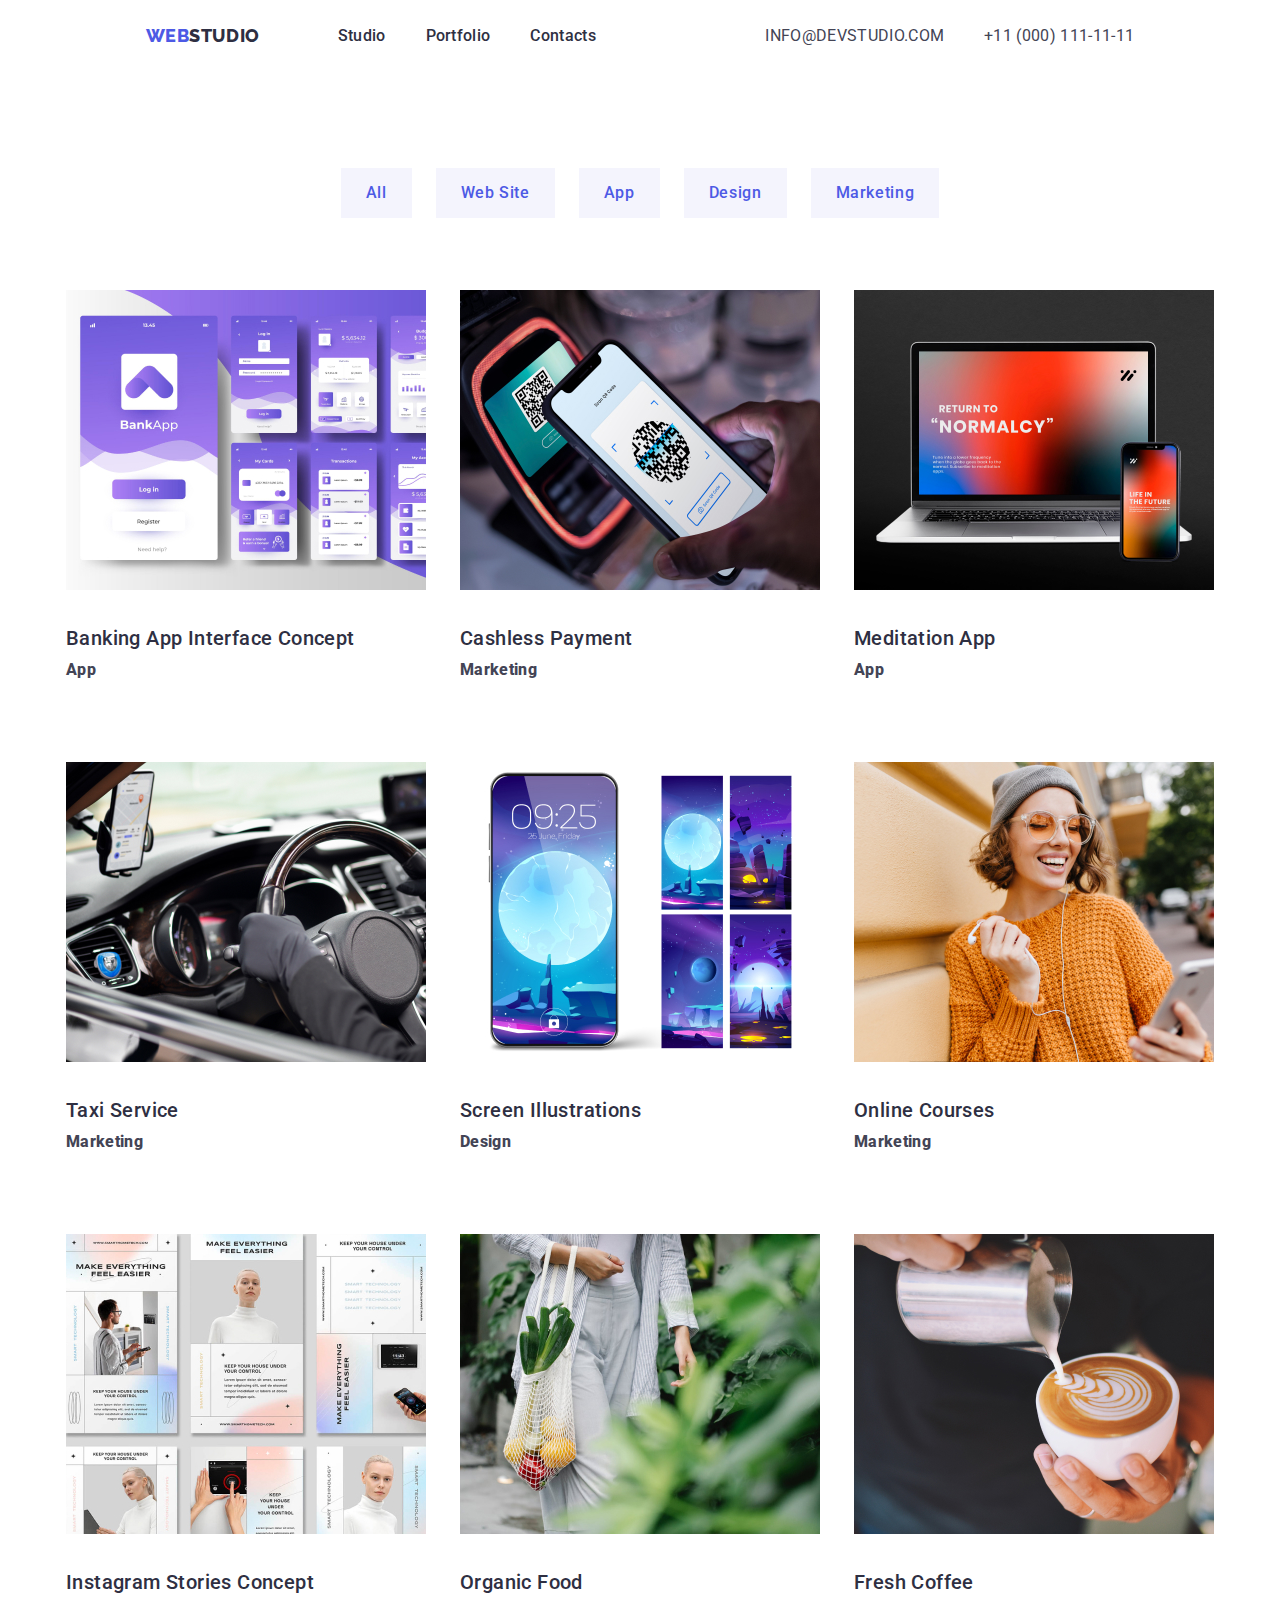
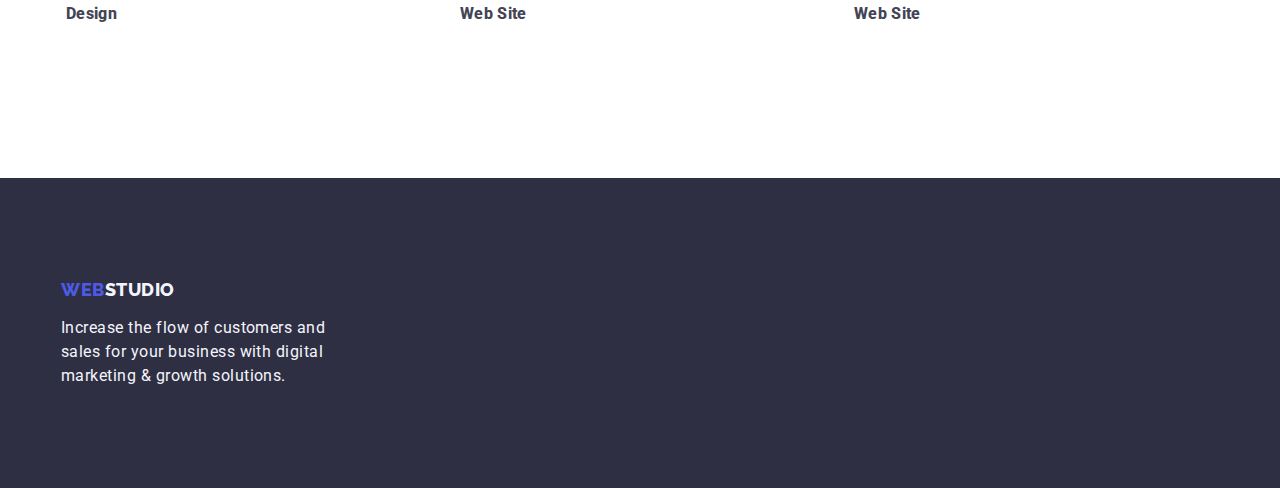
==== commit 853bf477: "оновлене" ====
--- a/portfolio.html
+++ b/portfolio.html
@@ -20,10 +20,10 @@
     <!-- Header -->
     <header class="page-header">
 
-        <div class="contener-header">
+        <div class="contener-header bott">
             <nav class="list site-nav">
-                <a class="link bott" href="./index.html">Web<span class="studio">Studio</span></a>
-                <ul class="site-nav bott list">
+                <a class="link" href="./index.html">Web<span class="studio">Studio</span></a>
+                <ul class="site-nav  list">
                     <li class="nav"><a class="hov-foc link" href="./index.html">Studio</a></li>
                     <li class="nav"><a class="hov-foc link" href="./portfolio.html" target="_blank">Portfolio</a></li>
                     <li class="nav"><a class="hov-foc link" href="">Contacts</a></li>
@@ -34,7 +34,7 @@
 
             <address class="site-address list">
 
-                <ul class="site-address list bott">
+                <ul class="site-address list ">
                     <li class="adddress-nav"><a class="address link" href="mailto:info@devstudio.com">info@devstudio.com</a></li>
                     <li class="adddress-nav"><a class="address link" href="tel:+110001111111">+11 (000) 111-11-11</a></li>
                 </ul>
--- a/css/styles.css
+++ b/css/styles.css
@@ -140,7 +140,7 @@
 
 }
 .bott{
-  margin-bottom: 120px;
+  margin-bottom: 96px;
 }
 
 .site-address {
@@ -380,12 +380,15 @@
 }
 
 .names {
+  font-family: "Roboto",
+    sans-serif;
   color: #2E2F42;
   font-size: 20px;
   line-height: 1.2;
   font-weight: 500;
   letter-spacing: 0.02em;
   padding-bottom: 8px;
+  text-transform: none;
 }
 
 .contener-out {
@@ -416,11 +419,14 @@
 }
 
 .specialtys {
+  font-family: "Roboto",
+    sans-serif;
   color: #434455;
   font-size: 16px;
   line-height: 1.5;
   letter-spacing: 0.02em;
   padding-bottom: 32px;
+  text-transform: none;
 }
 
 .foons {
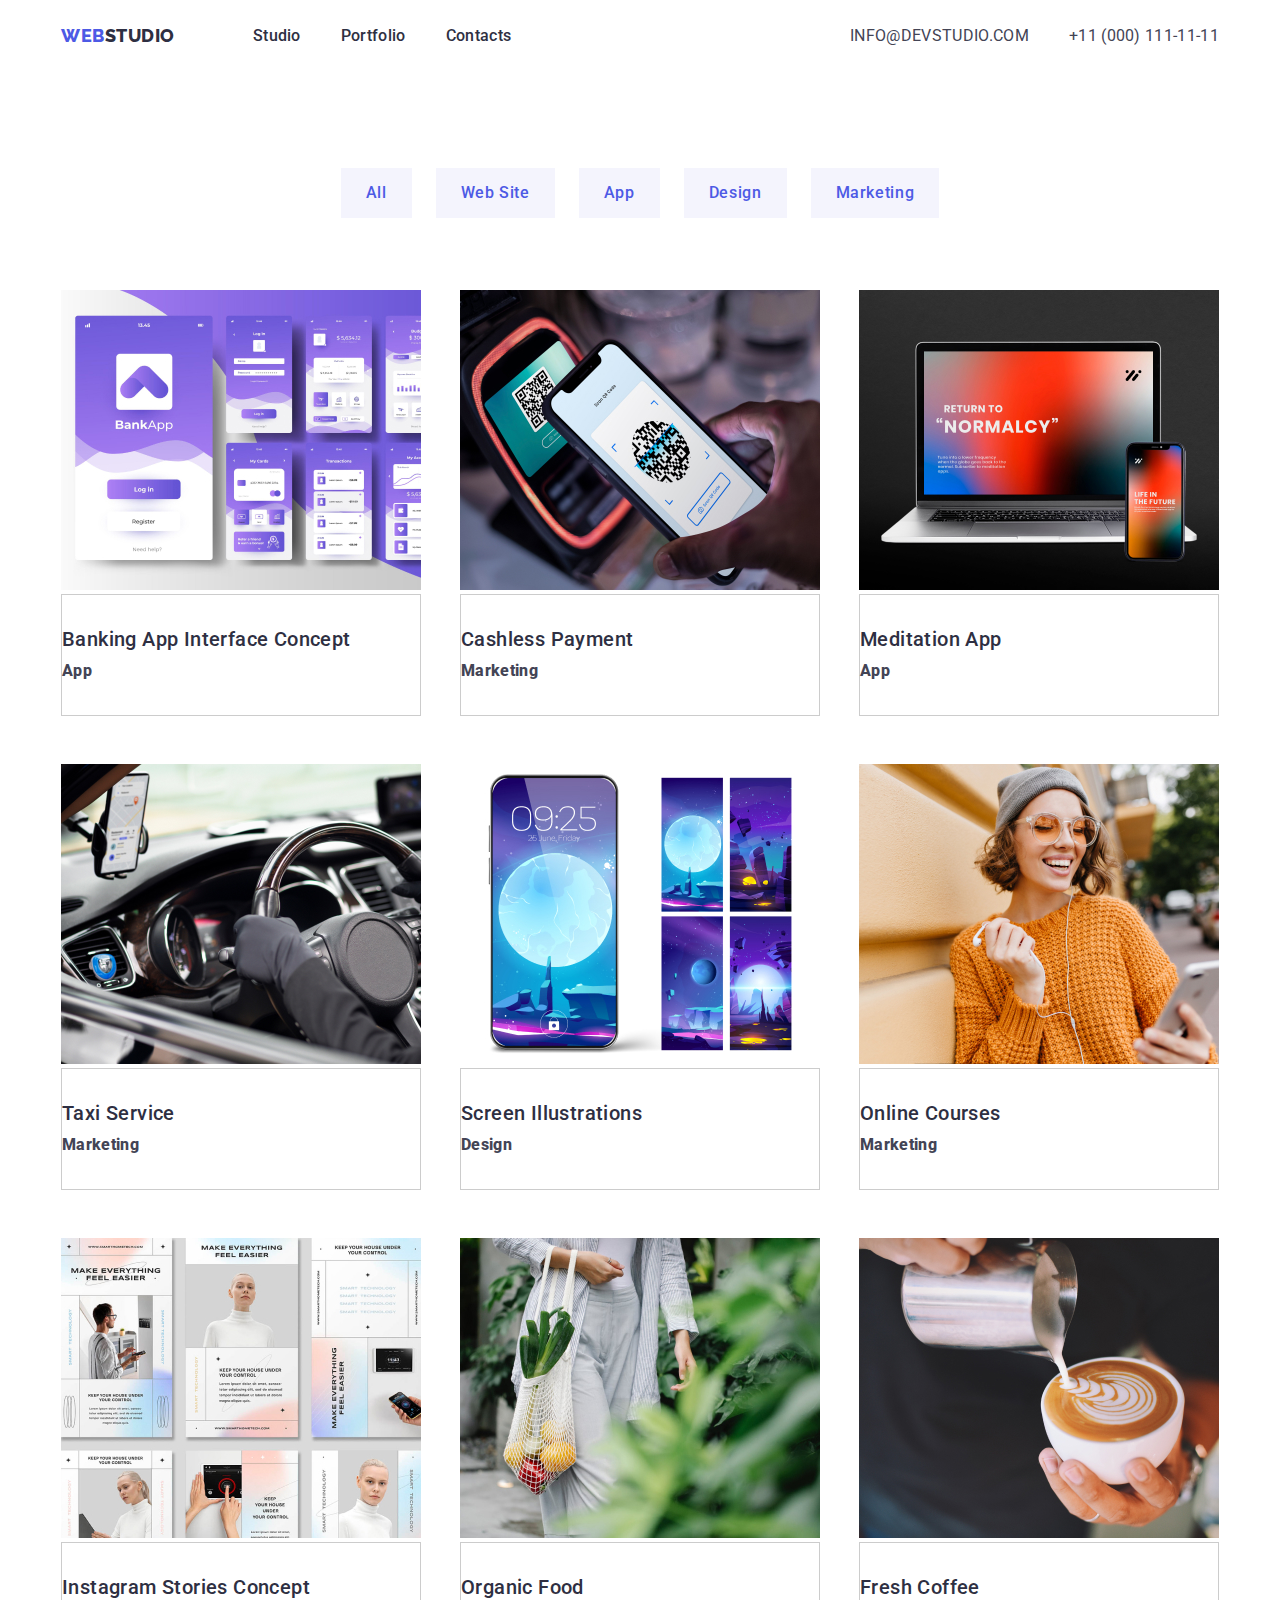
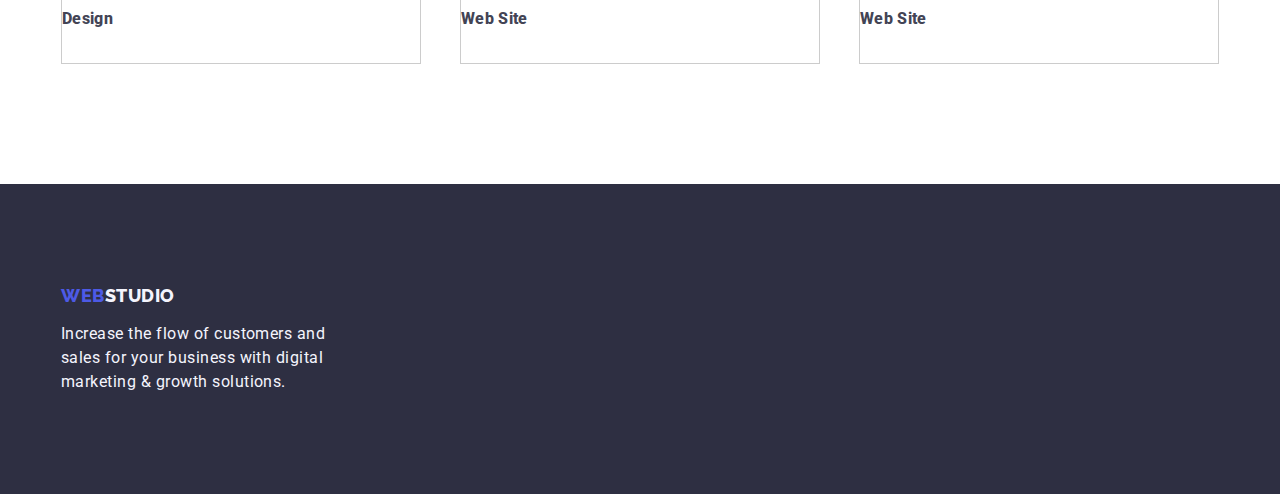
==== commit 1ed9732c: "туц" ====
--- a/portfolio.html
+++ b/portfolio.html
@@ -20,7 +20,7 @@
     <!-- Header -->
     <header class="page-header">
 
-        <div class="contener-header bott">
+        <div class="contener-header bott container">
             <nav class="list site-nav">
                 <a class="link" href="./index.html">Web<span class="studio">Studio</span></a>
                 <ul class="site-nav  list">
@@ -35,8 +35,10 @@
             <address class="site-address list">
 
                 <ul class="site-address list ">
-                    <li class="adddress-nav"><a class="address link" href="mailto:info@devstudio.com">info@devstudio.com</a></li>
-                    <li class="adddress-nav"><a class="address link" href="tel:+110001111111">+11 (000) 111-11-11</a></li>
+                    <li class="adddress-nav"><a class="address link"
+                            href="mailto:info@devstudio.com">info@devstudio.com</a></li>
+                    <li class="adddress-nav"><a class="address link" href="tel:+110001111111">+11 (000) 111-11-11</a>
+                    </li>
                 </ul>
             </address>
 
@@ -54,7 +56,7 @@
 
             <!-- Bytton -->
 
-            <ul class="list contener-button">
+            <ul class="list contener-botton">
                 <li><button class="button-p" type="button">All</button> </li>
                 <li><button class="button-p" type="button">Web Site</button></li>
                 <li><button class="button-p" type="button">App</button></li>
@@ -65,73 +67,99 @@
             <ul class="list box-wrap">
                 <li class="box-list">
                     <a class="link" href="">
-                        <img class="img-box" src="./images/example.jpg" alt="example" width="360">
-                        <h2 class="names">Banking App Interface Concept</h2>
-                        <p class="specialtys">App</p>
+                        <img class="foons-img" src="./images/example.jpg" alt="example" width="360">
+                        <div class="box-foons">
+                            <h2 class="names">Banking App Interface Concept</h2>
+                            <p class="specialtys">App</p>
+                        </div>
                     </a>
 
                 </li>
                 <li class="box-list">
                     <a class="link" href="">
-                        <img class="img-box" src="./images/aplpey.jpg" alt="Payment" width="360">
-                        <h2 class="names">Cashless Payment</h2>
-                        <p class="specialtys">Marketing</p>
+                        <img class="foons-img" src="./images/aplpey.jpg" alt="Payment" width="360">
+                        <div class="box-foons">
+                            <h2 class="names">Cashless Payment</h2>
+                            <p class="specialtys">Marketing</p>
+                        </div>
+
                     </a>
 
                 </li>
                 <li class="box-list">
                     <a class="link" href="">
-                        <img class="img-box" src="./images/phon-pk.jpg" alt="Meditation" width="360">
-                        <h2 class="names">Meditation App</h2>
-                        <p class="specialtys">App</p>
+                        <img class="foons-img" src="./images/phon-pk.jpg" alt="Meditation" width="360">
+                        <div class="box-foons">
+                            <h2 class="names">Meditation App</h2>
+                            <p class="specialtys">App</p>
+                        </div>
+
                     </a>
 
                 </li>
                 <li class="box-list">
                     <a class="link" href="">
-                        <img class="img-box" src="./images/steering.jpg" alt="Taxi-Service" width="360">
-                        <h2 class="names">Taxi Service</h2>
-                        <p class="specialtys">Marketing</p>
+                        <img class="foons-img" src="./images/steering.jpg" alt="Taxi-Service" width="360">
+                        <div class="box-foons">
+                            <h2 class="names">Taxi Service</h2>
+                            <p class="specialtys">Marketing</p>
+                        </div>
+
                     </a>
 
                 </li>
                 <li class="box-list">
                     <a class="link" href="">
-                        <img class="img-box" src="./images/advertisement2.jpg" alt="illustrations" width="360">
-                        <h2 class="names">Screen Illustrations</h2>
-                        <p class="specialtys">Design</p>
+                        <img class="foons-img" src="./images/advertisement2.jpg" alt="illustrations" width="360">
+                        <div class="box-foons">
+                            <h2 class="names">Screen Illustrations</h2>
+                            <p class="specialtys">Design</p>
+                        </div>
+
                     </a>
 
                 </li>
                 <li class="box-list">
                     <a class="link" href="">
-                        <img class="img-box" src="./images/women1.jpg" alt="online-courses" width="360">
-                        <h2 class="names">Online Courses</h2>
-                        <p class="specialtys">Marketing</p>
+                        <img class="foons-img" src="./images/women1.jpg" alt="online-courses" width="360">
+                        <div class="box-foons">
+                            <h2 class="names">Online Courses</h2>
+                            <p class="specialtys">Marketing</p>
+                        </div>
+
                     </a>
 
                 </li>
                 <li class="box-list">
                     <a class="link" href="">
-                        <img class="img-box" src="./images/advertisement.jpg" alt="Instagram" width="360">
-                        <h2 class="names">Instagram Stories Concept</h2>
-                        <p class="specialtys">Design</p>
+                        <img class="foons-img" src="./images/advertisement.jpg" alt="Instagram" width="360">
+                        <div class="box-foons">
+                            <h2 class="names">Instagram Stories Concept</h2>
+                            <p class="specialtys">Design</p>
+                        </div>
+
                     </a>
 
                 </li>
                 <li class="box-list">
                     <a class="link" href="">
-                        <img class="img-box" src="./images/organic-food.jpg" alt="organic-food" width="360">
-                        <h2 class="names">Organic Food</h2>
-                        <p class="specialtys">Web Site</p>
+                        <img class="foons-img" src="./images/organic-food.jpg" alt="organic-food" width="360">
+                        <div class="box-foons">
+                            <h2 class="names">Organic Food</h2>
+                            <p class="specialtys">Web Site</p>
+                        </div>
+
                     </a>
 
                 </li>
                 <li class="box-list">
                     <a class="link" href="">
-                        <img class="img-box" src="./images/coffee-crush.jpg" alt="fresh-coffee" width="360">
-                        <h2 class="names">Fresh Coffee</h2>
-                        <p class="specialtys">Web Site</p>
+                        <img class="foons-img" src="./images/coffee-crush.jpg" alt="fresh-coffee" width="360">
+                        <div class="box-foons">
+                            <h2 class="names">Fresh Coffee</h2>
+                            <p class="specialtys">Web Site</p>
+                        </div>
+
                     </a>
 
                 </li>
@@ -143,7 +171,7 @@
     </main>
 
     <footer class="footer">
-        <div class="foteer-title">
+        <div class="foteer-title container">
             <div class="logo-studio">
                 <a class="link" href="./index.html">Web<span class="studio-f">Studio</span></a>
             </div>
--- a/css/styles.css
+++ b/css/styles.css
@@ -26,29 +26,27 @@
 ul {
   margin: 0;
   margin-left: 0;
+  padding-left: 0;
+}
+
+.img {
+  display: block;
+  max-width: 100%;
+  height: auto;
 }
 
 /* ------------------------Header Web Studio------------------------ */
 .contener-header {
   display: flex;
-  justify-content: space-around;
-
-}
-
-.contener-header,
-.contener-out,
-.contener-img,
-.contener-adderess,
-.contener-features,
-.content-title,
-.content-team,
-.foteer-title,
-.contener-button,
-.contener-button,
+  justify-content: space-between;
+
+}
+
+.container,
 .boxtwo {
   width: 1158px;
-  margin-left: 12px;
-  margin-right: 12px;
+  padding-left: 15px;
+  padding-right: 15px;
   margin: 0 auto;
 }
 
@@ -83,7 +81,7 @@
   font-style: normal;
   text-decoration: none;
   padding: 0;
-  margin: 0;
+
 }
 
 .hov-foc {
@@ -103,7 +101,6 @@
 .site-nav {
   display: flex;
   align-items: center;
-  justify-content: center;
 
 }
 
@@ -139,28 +136,22 @@
   padding-bottom: 24px;
 
 }
-.bott{
-  margin-bottom: 96px;
-}
 
 .site-address {
   display: flex;
   align-items: center;
-  justify-content: center;
-  
+
 }
 
 .adddress-nav {
   display: block;
   margin-right: 40px;
-  margin-left: auto;
 
 }
 
 .site-address .adddress-nav:last-child {
   margin-right: 0;
 }
-
 
 .address:hover,
 .address:focus {
@@ -171,19 +162,26 @@
 
 .items {
   background-color: #2E2F42;
-  margin-bottom: 120px;
-  text-align: center;
+  text-align: center;
+  padding-top: 188px;
+  padding-bottom: 188px;
 }
 
 .item {
+  display: block;
   font-size: 56px;
   color: #FFFFFF;
   line-height: 1.07;
   letter-spacing: 0.02em;
-  text-align: center; 
-  padding: 0;
-  margin-top: 0;
+  text-align: center;
   margin-bottom: 48px;
+
+}
+
+.bottom-text {
+  max-width: 496px;
+  margin: auto;
+
 }
 
 .button {
@@ -233,29 +231,44 @@
 
 }
 
-.bottom-text{
-  padding-top: 188px;
-  padding-bottom: 188px;
-}
-
-.img-box {
+.boxtwo {
+  padding-top: 96px;
+  padding-bottom: 120px;
+}
+
+.box-wrap {
+  display: flex;
+  flex-wrap: wrap;
+  justify-content: space-between;
+  row-gap: 48px;
+  column-gap: 24px;
+}
+
+
+.box-img {
+  max-width: 360px;
+  padding-top: 32px;
   padding-bottom: 32px;
-
-}
-
-
-.box-wrap {
-  display: flex;
-  flex-wrap: wrap;
-  justify-content: space-around;
-  margin-bottom: 120px;
-}
-
-
-.box-wrap li {
-  margin-right: 24px;
-  margin-bottom: 48px;
-}
+  border: 1px solid #ccc;
+  height: auto;
+  max-width: 360px;
+
+}
+
+.box-foons {
+  max-width: 360px;
+  padding-top: 32px;
+  padding-bottom: 32px;
+  border: 1px solid #ccc;
+  height: auto;
+  max-width: 360px;
+}
+
+.box-list {
+  flex-basis: calc((100% - 48px) /3);
+  max-width: 360px;
+}
+
 
 .box-list:nth-child(3n) {
   margin-right: 0;
@@ -265,27 +278,24 @@
   margin-bottom: 0;
 }
 
-.contener-button {
+.contener-botton {
   display: flex;
   align-items: center;
   justify-content: center;
   margin-bottom: 72px;
-}
-
-.contener-button li {
-  margin-right: 24px;
-
-}
-
-.contener-button li:last-child {
-  margin-right: 0;
-}
+  gap: 24px;
+
+}
+
 
 /* -------------------------features-------------------------------- */
 
+.contener-features {
+  padding-top: 120px;
+}
+
 .cont-features {
   display: flex;
-  margin-bottom: 120px;
 
 }
 
@@ -341,8 +351,9 @@
   margin-bottom: 72px;
 }
 
-.title-team{
+.contener-main {
   padding-top: 120px;
+  padding-bottom: 120px;
 }
 
 .content-team {
@@ -351,22 +362,17 @@
 }
 
 .our-team {
-  display: flex;
   align-content: center;
-  flex-wrap: wrap;
   background-color: #f4f4fd;
+  padding-top: 120px;
+  padding-bottom: 152px;
 }
 
 .contener-img {
   display: flex;
-  justify-content: space-around;
-  margin-bottom: 120px;
-}
-
-.contener-img li {
-  margin-right: 24px;
-
-}
+  justify-content: space-between;
+}
+
 
 .name {
   color: #2E2F42;
@@ -387,25 +393,17 @@
   line-height: 1.2;
   font-weight: 500;
   letter-spacing: 0.02em;
-  padding-bottom: 8px;
+  margin-bottom: 8px;
   text-transform: none;
 }
 
 .contener-out {
   display: flex;
-  justify-content: space-around;
-  margin-bottom: 120px;
-}
-
-.contener-out li {
-  margin-right: 24px;
-
-}
-
-.contener-out,
-.foons:last-child {
-  margin-right: 0;
-}
+  gap: 24px;
+  justify-content: space-between;
+}
+
+
 
 .specialty {
   color: #434455;
@@ -414,8 +412,6 @@
   font-weight: 400;
   letter-spacing: 0.02em;
   text-align: center;
-  margin-top: 0;
-  margin-bottom: 32px;
 }
 
 .specialtys {
@@ -425,12 +421,13 @@
   font-size: 16px;
   line-height: 1.5;
   letter-spacing: 0.02em;
-  padding-bottom: 32px;
   text-transform: none;
 }
 
 .foons {
   background-color: #FFFFFF;
+  flex-basis: calc((100% - 72px) /4);
+  max-width: 264px;
 }
 
 .foons:last-child {
@@ -449,6 +446,8 @@
 
 .footer {
   background-color: #2E2F42;
+  padding-top: 101px;
+  padding-bottom: 100px;
 }
 
 .text {
@@ -457,11 +456,9 @@
   line-height: 1.5;
   font-weight: 400;
   letter-spacing: 0.03em;
-  padding-bottom: 100px;
 }
 
 .logo-studio {
-  padding-top: 101px;
   margin-bottom: 16px;
 }
 
